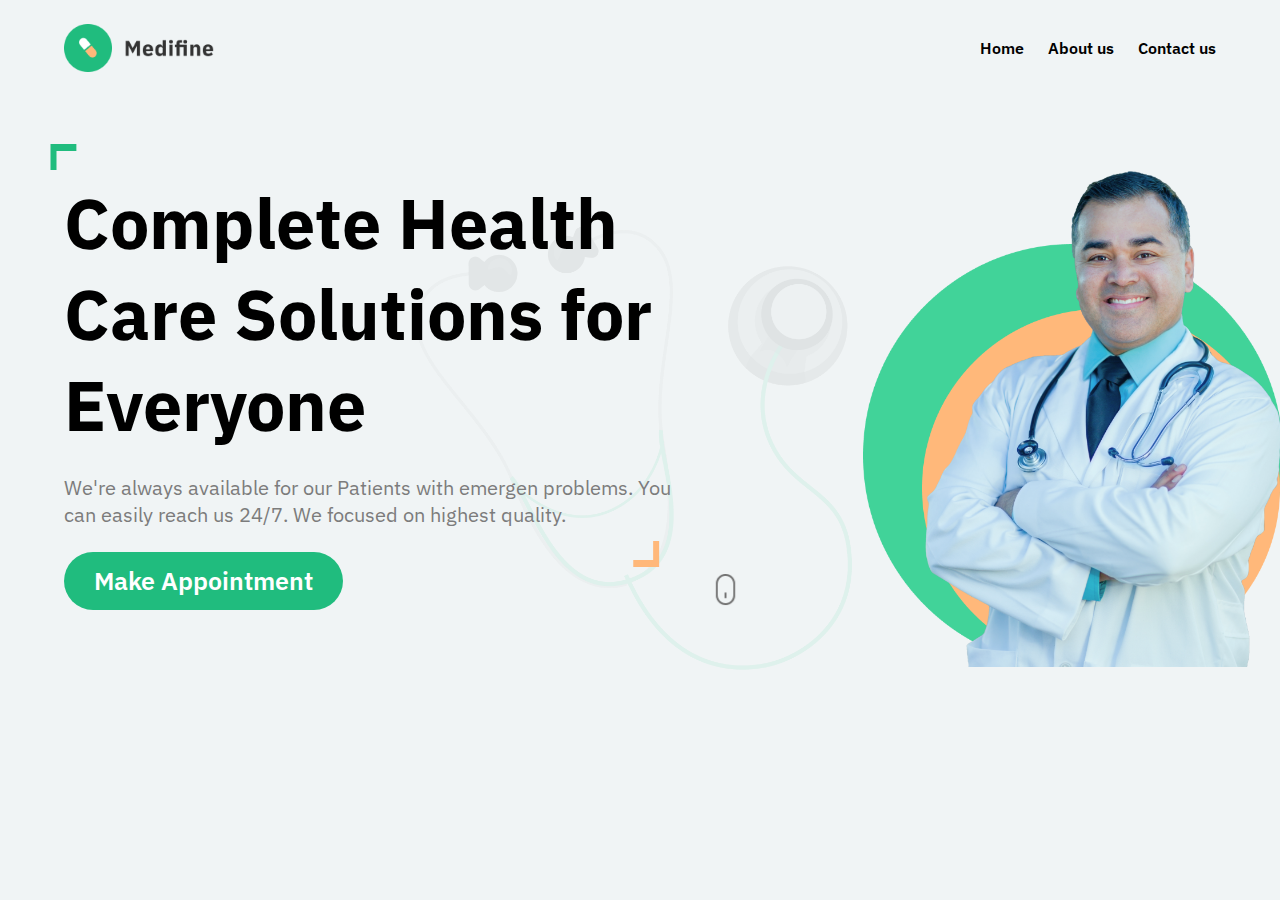
==== index.html @ 31ce9f57 "first commit" ====
<!DOCTYPE html>
<html lang="en">
  <head>
    <meta charset="UTF-8" />
    <meta http-equiv="X-UA-Compatible" content="IE=edge" />
    <meta name="viewport" content="width=device-width, initial-scale=1.0" />
    <title>Hospital Page</title>

    <!-- adding the google font -->
    <link rel="preconnect" href="https://fonts.googleapis.com" />
    <link rel="preconnect" href="https://fonts.gstatic.com" crossorigin />
    <link
      href="https://fonts.googleapis.com/css2?family=IBM+Plex+Sans:wght@200;300;400;500;600;700&family=Poppins:wght@200;300;400;500;600;700;800;900&display=swap"
      rel="stylesheet"
    />

    <!-- adding the css file -->
    <link rel="stylesheet" href="./style.css" />
  </head>
  <body>
    <header class="header">
      <div class="header__logo-container">
        <img src="./images/logo.png" alt="medifiy" />
      </div>

      <nav class="nav">
        <ul class="nav__list">
          <li><a href="index.html">Home</a></li>
          <li><a href="./about/about.html">About us</a></li>
          <li><a href="./contact/contact.html">Contact us</a></li>
        </ul>
      </nav>
    </header>
    <main class="main">
      <section class="main__section-left">
        <h1 class="main__section-heading">
          Complete Health Care Solutions for Everyone
        </h1>
        <p class="main__section-description">
          We're always available for our Patients with emergen problems. You can
          easily reach us 24/7. We focused on highest quality.
        </p>
        <button class="btn btn__appointment">Make Appointment</button>
        <div class="bottom-arrow">
          <img src="./images/bottomAngle.png" alt="" />
        </div>
        <div>
          <img src="./images/mouse.png" class="mouse-img" alt="" />
        </div>
      </section>
      <section class="main__section-right">
        <img src="./images/doctor.png" />
      </section>
    </main>
  </body>
</html>
---- style.css ----
/* || Reset */

*,
::before,
::after {
  margin: 0;
  padding: 0;
  box-sizing: border-box;
}

html {
  font-size: 62.5%;
}

body {
  font-family: "IBM Plex Sans", sans-serif;
  font-size: 1.6rem;
  min-height: 100vh;
  max-width: 130rem;

  background-color: #f0f4f5;
  background-image: url("./images/stethoscope.png");
  background-size: 500px 500px;
  background-position: center;
  background-repeat: no-repeat;
}

/* || General Styles */
.nav__list {
  list-style-type: none;
}

a:any-link {
  text-decoration: none;
  color: #000;
}

img {
  display: block;
  max-width: 100%;
}

.btn {
  border: none;
  font: inherit;
  padding: 0.5em 1.2em;
}

/* || Header */
.header {
  display: flex;
  justify-content: space-between;
  align-items: center;
  padding: 2.4rem 6.4rem;
  margin-bottom: 4.8rem;
}

.header__logo-container {
  width: 15rem;
}

.nav__list {
  display: flex;
  gap: 2.4rem;
}

.nav__list a {
  font-weight: 600;
}

/* || Main */
.main {
  display: flex;
  justify-content: space-between;
}

.main__section-left {
  display: flex;
  flex-direction: column;
  justify-content: center;
  align-items: center;
  gap: 2.4rem;
  padding: 0 6.4rem;
  width: 70%;
  background: url("./images/topAngle.png");
  background-position: top left 50px;
  background-repeat: no-repeat;
  position: relative;
}

.main__section-heading {
  font-size: 7rem;
}

.main__section-description {
  font-size: 2rem;
  color: #7c7c7c;
}

.bottom-arrow {
  position: absolute;
  right: 85px;
  bottom: 100px;
}

.mouse-img {
  width: 35px;
  position: absolute;
  bottom: 60px;
  left: 95%;
}
.btn__appointment {
  background-color: #20bc7e;
  color: #fff;
  border-radius: 4rem;
  font-size: 2.5rem;
  font-weight: 600;
  align-self: flex-start;
}

.main__section-right {
  background: url("./images/yellowBox.png"), url("./images/greenBox.png");
  background-size: 67%, 78%;
  background-repeat: no-repeat;
  background-position: bottom right;
}

.main__section-right img {
  width: 71%;
  margin-left: auto;
}
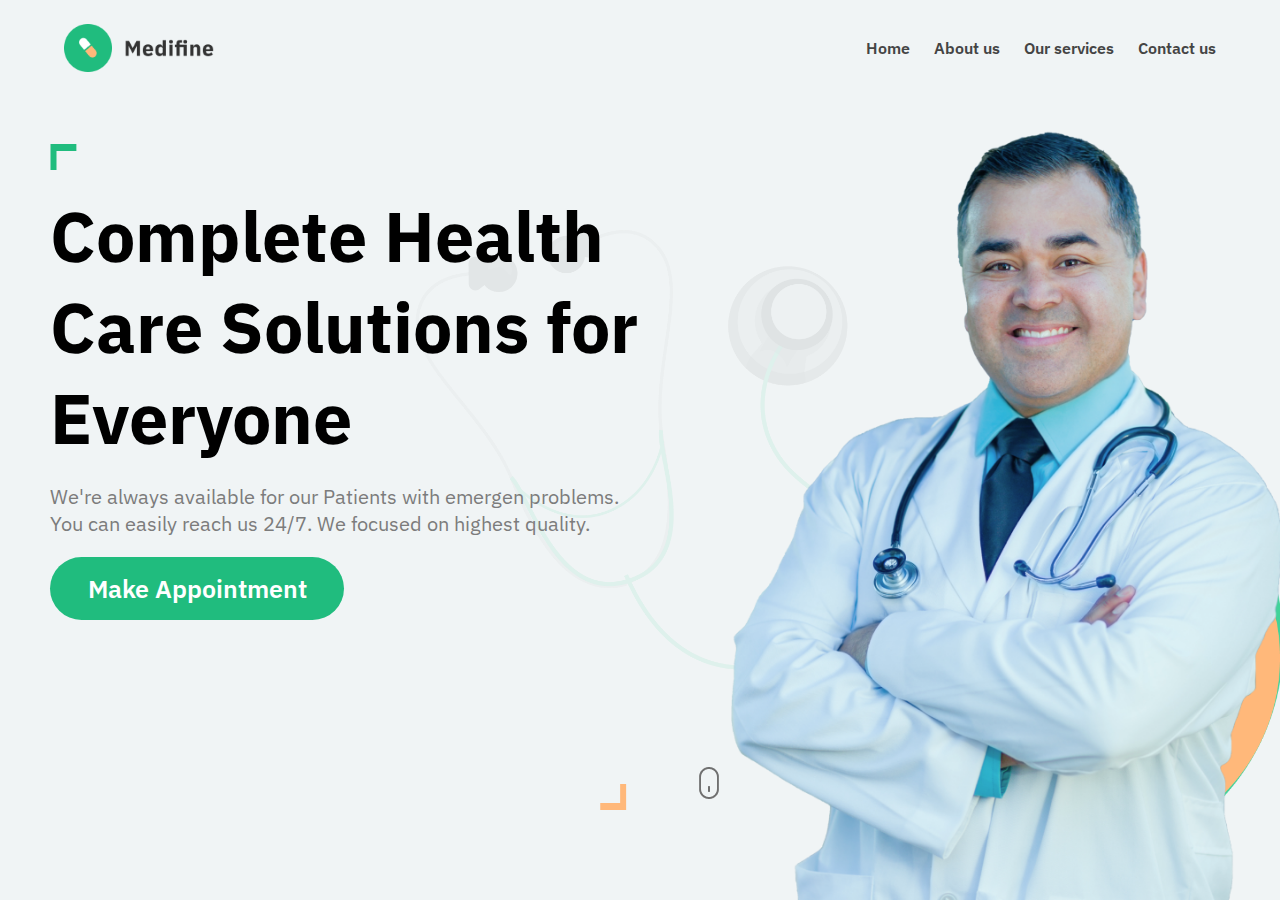
==== commit 1d11cd3e: "code refactor and improved UI" ====
--- a/index.html
+++ b/index.html
@@ -20,19 +20,25 @@
   <body>
     <header class="header">
       <div class="header__logo-container">
-        <img src="./images/logo.png" alt="medifiy" />
+        <img src="./images/logo.png" alt="medifiy logo" />
       </div>
 
       <nav class="nav">
         <ul class="nav__list">
           <li><a href="index.html">Home</a></li>
           <li><a href="./about/about.html">About us</a></li>
+          <li><a href="./index.html">Our services</a></li>
           <li><a href="./contact/contact.html">Contact us</a></li>
         </ul>
       </nav>
     </header>
     <main class="main">
       <section class="main__section-left">
+        <img
+          src="./images/topAngle.png"
+          alt="topAngle logo"
+          class="top-angle"
+        />
         <h1 class="main__section-heading">
           Complete Health Care Solutions for Everyone
         </h1>
@@ -41,15 +47,17 @@
           easily reach us 24/7. We focused on highest quality.
         </p>
         <button class="btn btn__appointment">Make Appointment</button>
-        <div class="bottom-arrow">
-          <img src="./images/bottomAngle.png" alt="" />
-        </div>
-        <div>
-          <img src="./images/mouse.png" class="mouse-img" alt="" />
-        </div>
+        <img
+          src="./images/bottomAngle.png"
+          alt="bottomAngle logo"
+          class="bottom-angle"
+        />
+        <img src="./images/mouse.png" class="mouse-img" />
       </section>
       <section class="main__section-right">
-        <img src="./images/doctor.png" />
+        <img src="./images/greenBox.png" alt="greenBox" class="green-box" />
+        <img src="./images/yellowBox.png" alt="yellowBox" class="yellow-box" />
+        <img src="./images/doctor.png" alt="doctor" class="doctor-img" />
       </section>
     </main>
   </body>
--- a/style.css
+++ b/style.css
@@ -43,7 +43,7 @@
 .btn {
   border: none;
   font: inherit;
-  padding: 0.5em 1.2em;
+  padding: 0.6em 1.5em;
 }
 
 /* || Header */
@@ -64,14 +64,22 @@
   gap: 2.4rem;
 }
 
-.nav__list a {
+.nav__list a:link,
+.nav__list a:visited {
   font-weight: 600;
+  color: #444;
+  transition: color 0.3s;
+}
+
+.nav__list a:hover,
+.nav__list a:active {
+  color: #20bc7e;
 }
 
 /* || Main */
 .main {
-  display: flex;
-  justify-content: space-between;
+  display: grid;
+  grid-template-columns: repeat(2, 1fr);
 }
 
 .main__section-left {
@@ -79,13 +87,8 @@
   flex-direction: column;
   justify-content: center;
   align-items: center;
-  gap: 2.4rem;
-  padding: 0 6.4rem;
-  width: 70%;
-  background: url("./images/topAngle.png");
-  background-position: top left 50px;
-  background-repeat: no-repeat;
-  position: relative;
+  gap: 2rem;
+  padding-left: 5rem;
 }
 
 .main__section-heading {
@@ -97,19 +100,22 @@
   color: #7c7c7c;
 }
 
-.bottom-arrow {
+.top-angle {
+  align-self: flex-start;
+}
+.bottom-angle {
   position: absolute;
-  right: 85px;
-  bottom: 100px;
+  left: 60rem;
+  bottom: 90px;
 }
 
 .mouse-img {
-  width: 35px;
   position: absolute;
-  bottom: 60px;
-  left: 95%;
+  left: 54%;
+  top: 85%;
 }
 .btn__appointment {
+  cursor: pointer;
   background-color: #20bc7e;
   color: #fff;
   border-radius: 4rem;
@@ -119,13 +125,28 @@
 }
 
 .main__section-right {
-  background: url("./images/yellowBox.png"), url("./images/greenBox.png");
-  background-size: 67%, 78%;
-  background-repeat: no-repeat;
-  background-position: bottom right;
+  background-size: 390px, 430px;
 }
 
-.main__section-right img {
-  width: 71%;
-  margin-left: auto;
+.green-box,
+.yellow-box {
+  position: absolute;
+  right: 0;
 }
+
+.green-box {
+  width: 35%;
+  bottom: 30px;
+}
+
+.yellow-box {
+  width: 30%;
+  bottom: 50px;
+}
+
+.doctor-img {
+  position: absolute;
+  right: 0;
+  bottom: 0;
+  height: 90%;
+}
